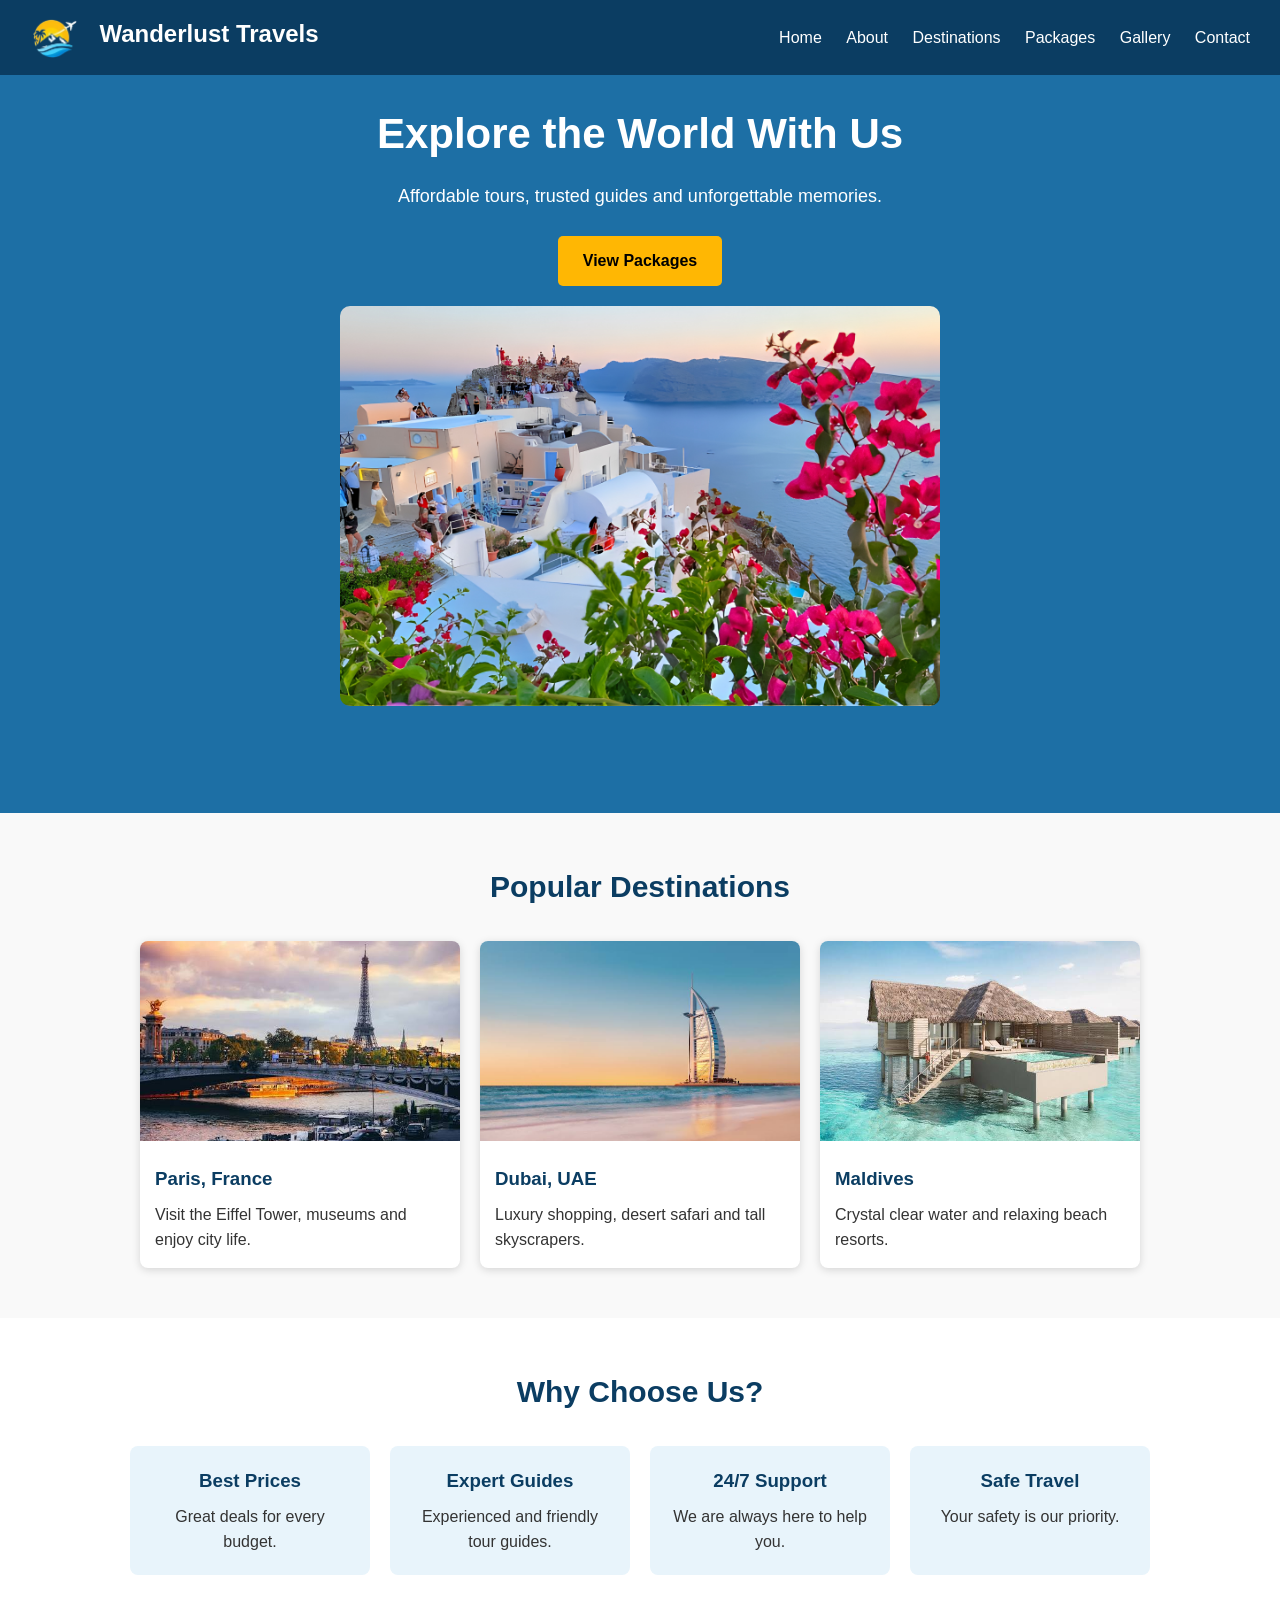
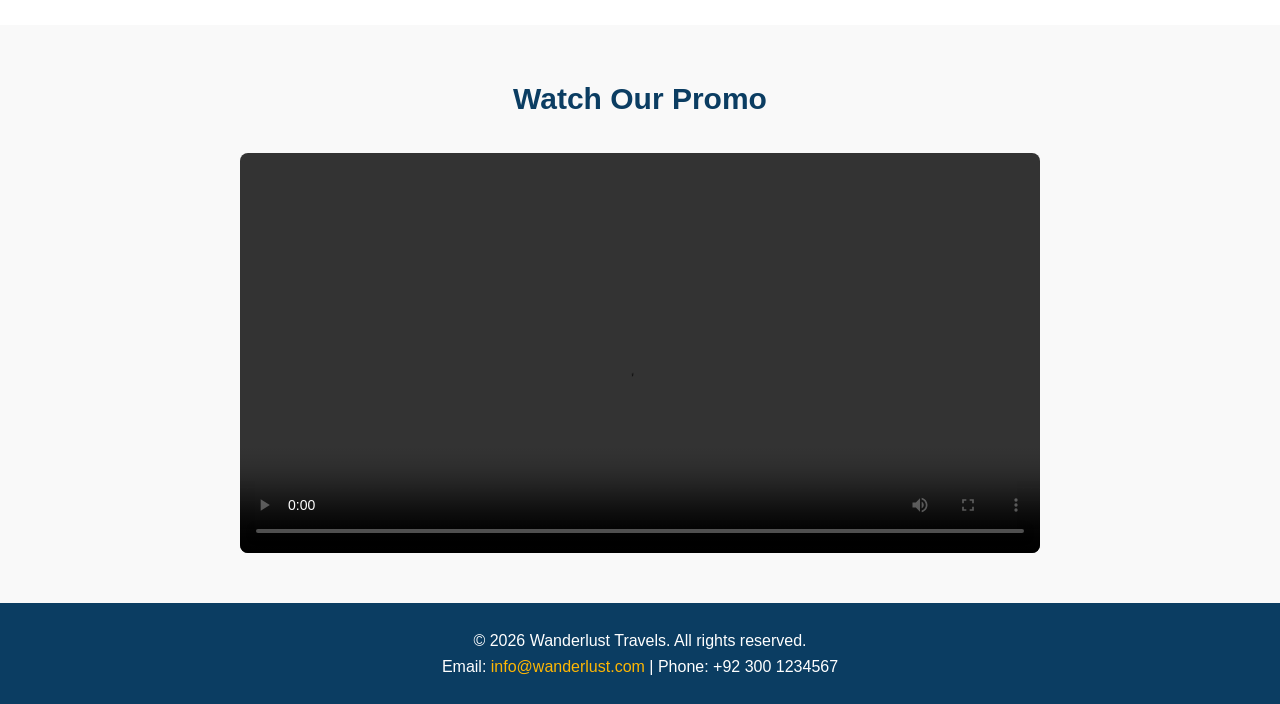
==== travel-agency/index.html @ 06d6781f "First website upload" ====
<!DOCTYPE html>
<html lang="en">
<head>
  <meta charset="UTF-8">
  <meta name="viewport" content="width=device-width, initial-scale=1.0">
  <title>Wanderlust Travels | Home</title>
  <link rel="shortcut icon" href="../images/logo.png">
  <link rel="stylesheet" href="../css/style.css">

  <style>
    .page {
      padding: 100px 20px;
    }

    .why-box {
      display: flex;
      flex-wrap: wrap;
      gap: 20px;
      justify-content: center;
    }

    .why-item {
      background-color: #e8f4fb;
      width: 240px;
      padding: 20px;
      text-align: center;
      border-radius: 8px;
    }

    .why-item h3 {
      color: #0b3d62;
      margin-bottom: 8px;
    }
  </style>
</head>
<body>

  <header style="position: fixed; width: 100%; z-index: 9999;">
    <div class="logo">
      <img src="../images/logo2.png">
      Wanderlust Travels
    </div>
    <nav>
      <a href="index.html">Home</a>
      <a href="about.html">About</a>
      <a href="destinations.html">Destinations</a>
      <a href="packages.html">Packages</a>
      <a href="gallery.html">Gallery</a>
      <a href="contact.html">Contact</a>
    </nav>
  </header>

  <div class="page">
    <h1>Explore the World With Us</h1>
    <p>Affordable tours, trusted guides and unforgettable memories.</p>
    <a href="packages.html" class="btn">View Packages</a>
    <br>
    <img src="../images/beautiful_img.jpg" alt="Beautiful travel destination">
  </div>

  <section>
    <div class="container">
      <h2>Popular Destinations</h2>
      <div class="card-box">

        <div class="card">
          <img src="../images/paris.jpg" alt="Paris">
          <div class="card-content">
            <h3>Paris, France</h3>
            <p>Visit the Eiffel Tower, museums and enjoy city life.</p>
          </div>
        </div>

        <div class="card">
          <img src="../images/dubai.jpg" alt="Dubai">
          <div class="card-content">
            <h3>Dubai, UAE</h3>
            <p>Luxury shopping, desert safari and tall skyscrapers.</p>
          </div>
        </div>

        <div class="card">
          <img src="../images/Maldives.jpg" alt="Maldives">
          <div class="card-content">
            <h3>Maldives</h3>
            <p>Crystal clear water and relaxing beach resorts.</p>
          </div>
        </div>

      </div>
    </div>
  </section>

  <section style="background-color: #ffffff;">
    <div class="container">
      <h2>Why Choose Us?</h2>
      <div class="why-box">
        <div class="why-item">
          <h3>Best Prices</h3>
          <p>Great deals for every budget.</p>
        </div>
        <div class="why-item">
          <h3>Expert Guides</h3>
          <p>Experienced and friendly tour guides.</p>
        </div>
        <div class="why-item">
          <h3>24/7 Support</h3>
          <p>We are always here to help you.</p>
        </div>
        <div class="why-item">
          <h3>Safe Travel</h3>
          <p>Your safety is our priority.</p>
        </div>
      </div>
    </div>
  </section>

  <section>
    <div class="container">
      <h2>Watch Our Promo</h2>
      <video src="../videos/promo_video.mp4" controls></video>
    </div>
  </section>

  <footer>
    <p>&copy; 2026 Wanderlust Travels. All rights reserved.</p>
    <p>Email: <a href="mailto:info@wanderlust.com">info@wanderlust.com</a> | Phone: +92 300 1234567</p>
  </footer>

</body>
</html>
---- css/style.css ----
* {
  margin: 0;
  padding: 0;
  box-sizing: border-box;
}

body {
  font-family: Arial, sans-serif;
  line-height: 1.6;
  color: #333;
  background-color: #f9f9f9;
}

img {
  max-width: 100%;
}

a {
  text-decoration: none;
}

header {
  background-color: #0b3d62;
  padding: 15px 30px;
  display: flex;
  justify-content: space-between;
  align-items: center;
  flex-wrap: wrap;
}

.logo {
  display: flex;
  align-items: left;
  color: white;
  font-size: 24px;
  font-weight: bold;
}

.logo img {
  height: 45px;
  margin-right: 20px;
}

nav a {
  color: white;
  margin-left: 20px;
  font-size: 16px;
}

nav a:hover {
  color: #ffb703;
}

.page {
  background-color: #1d6fa5;
  color: white;
  text-align: center;
  padding: 80px 20px;
}

.page h1 {
  font-size: 42px;
  margin-bottom: 15px;
}

.page p {
  font-size: 18px;
  margin-bottom: 25px;
}

.page img {
  margin-top: 20px;
  border-radius: 10px;
  max-height: 400px;
}

.btn {
  display: inline-block;
  background-color: #ffb703;
  color: #000;
  padding: 12px 25px;
  border-radius: 5px;
  font-weight: bold;
}

.btn:hover {
  background-color: #fb8500;
}

section {
  padding: 50px 30px;
}

section h2 {
  text-align: center;
  color: #0b3d62;
  margin-bottom: 30px;
  font-size: 30px;
}

.container {
  max-width: 1100px;
  margin: auto;
}

.card-box {
  display: flex;
  flex-wrap: wrap;
  gap: 20px;
  justify-content: center;
}

.card {
  background-color: white;
  width: 320px;
  border-radius: 8px;
  box-shadow: 0 2px 8px rgba(0, 0, 0, 0.15);
  overflow: hidden;
}

.card img {
  width: 100%;
  height: 200px;
  object-fit: cover;
}

.card-content {
  padding: 15px;
}

.card-content h3 {
  color: #0b3d62;
  margin-bottom: 8px;
}

.price {
  color: #d62828;
  font-weight: bold;
  font-size: 18px;
  margin: 8px 0;
}

video {
  width: 100%;
  max-width: 800px;
  display: block;
  margin: auto;
  border-radius: 8px;
}

form {
  max-width: 600px;
  margin: auto;
  background-color: white;
  padding: 25px;
  border-radius: 8px;
  box-shadow: 0 2px 8px rgba(0, 0, 0, 0.15);
}

form label {
  display: block;
  margin-top: 12px;
  font-weight: bold;
}

form input,
form select,
form textarea {
  width: 100%;
  padding: 10px;
  margin-top: 5px;
  border: 1px solid #ccc;
  border-radius: 5px;
}

form button {
  margin-top: 20px;
  background-color: #0b3d62;
  color: white;
  border: none;
  padding: 12px 25px;
  border-radius: 5px;
  cursor: pointer;
  font-size: 16px;
}

form button:hover {
  background-color: #1d6fa5;
}

table {
  width: 100%;
  border-collapse: collapse;
  background-color: white;
}

th, td {
  border: 1px solid #ddd;
  padding: 12px;
  text-align: center;
}

th {
  background-color: #0b3d62;
  color: white;
}

footer {
  background-color: #0b3d62;
  color: white;
  text-align: center;
  padding: 25px 20px;
}

footer a {
  color: #ffb703;
}

.card:hover{
  transform: translateY(-10px);
  box-shadow: 0 10px 25px rgba(0, 0, 0, 0.2);
}

@media (max-width: 700px) {
  header {
    flex-direction: column;
  }

  nav {
    margin-top: 10px;
  }

  nav a {
    margin: 0 8px;
  }

  .page h1 {
    font-size: 30px;
  }
}
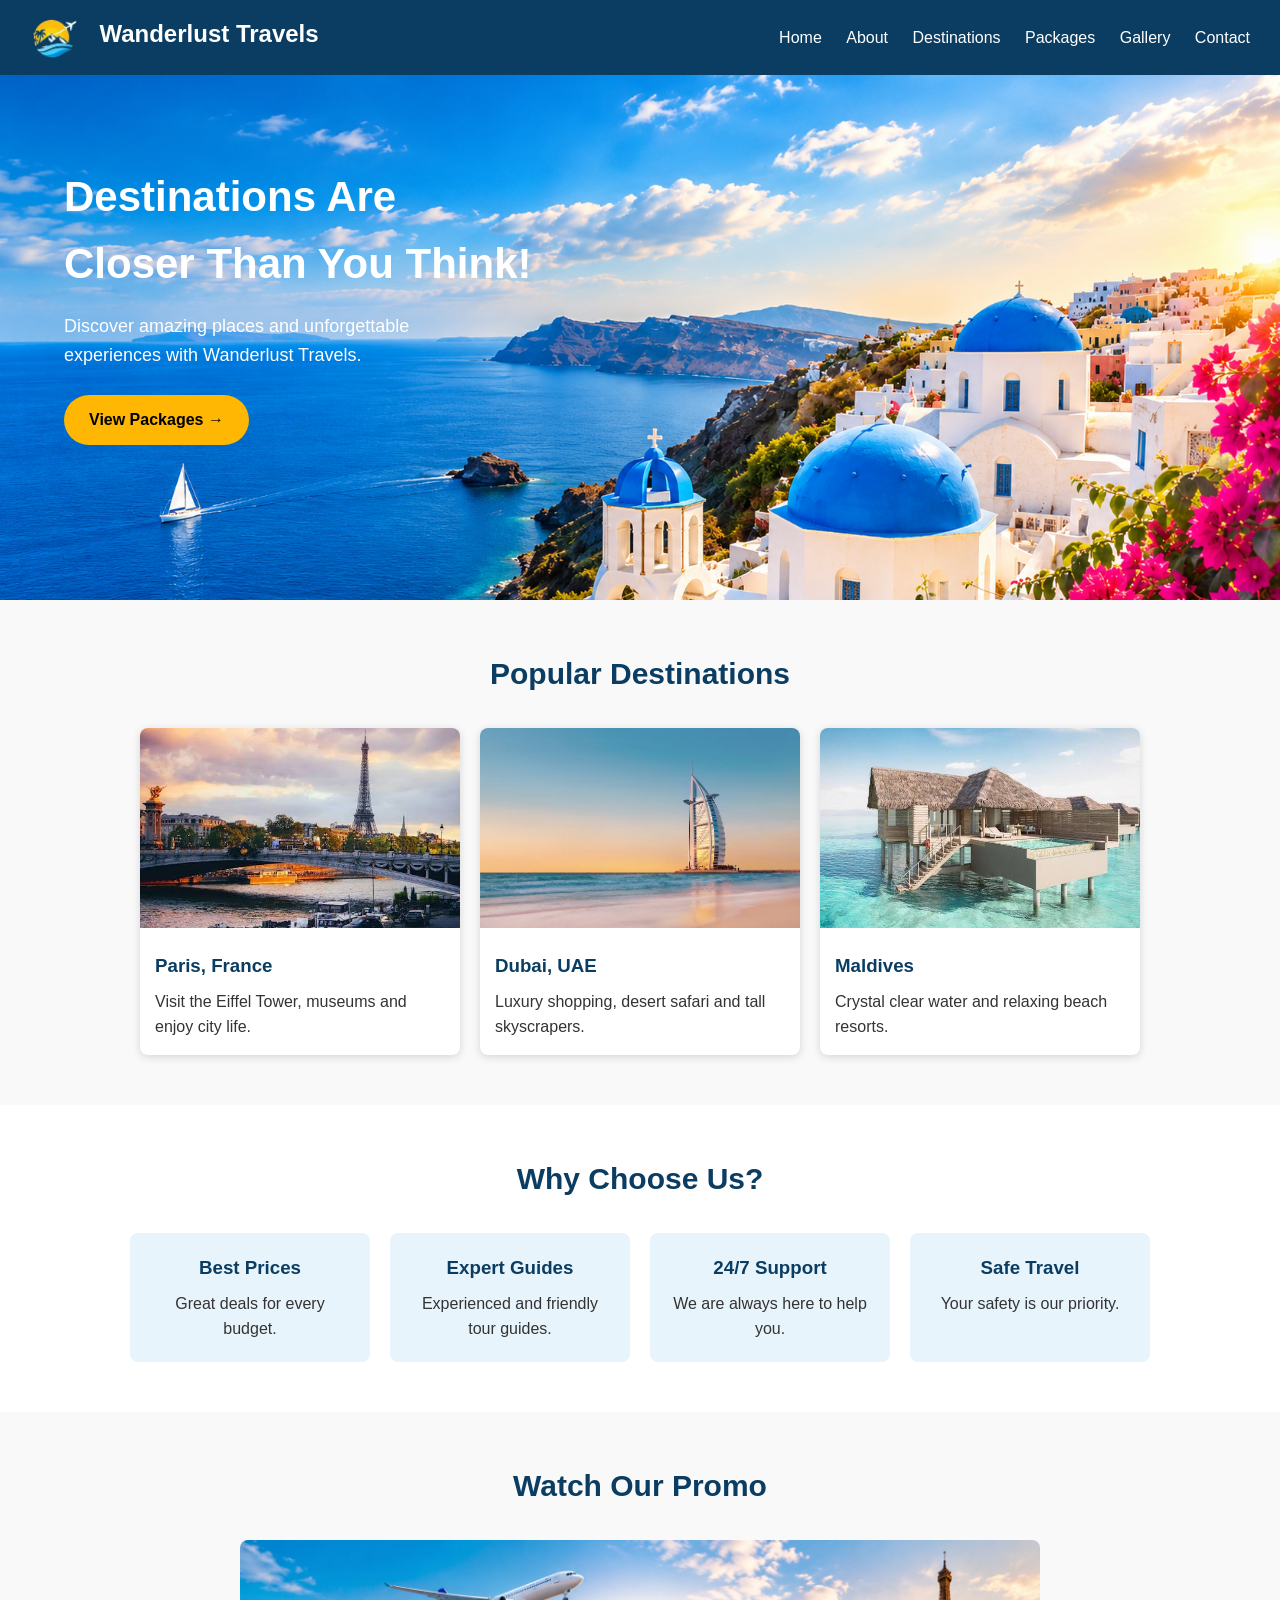
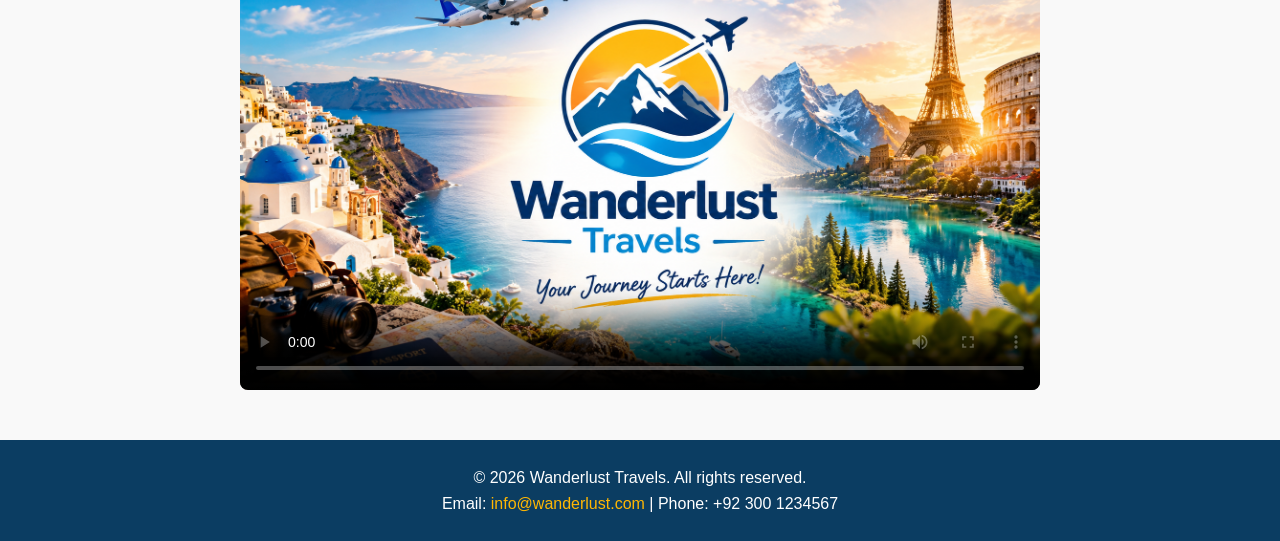
==== commit 9fccfdb5: "updated my site" ====
--- a/travel-agency/index.html
+++ b/travel-agency/index.html
@@ -9,7 +9,13 @@
 
   <style>
     .page {
-      padding: 100px 20px;
+      width: 100%;
+      height: 600px;
+      text-align: left;
+      background-image: url(../images/bg-image.png);
+      background-size: cover;
+      background-repeat: no-repeat;
+      padding: 163px 64px;
     }
 
     .why-box {
@@ -51,11 +57,9 @@
   </header>
 
   <div class="page">
-    <h1>Explore the World With Us</h1>
-    <p>Affordable tours, trusted guides and unforgettable memories.</p>
-    <a href="packages.html" class="btn">View Packages</a>
-    <br>
-    <img src="../images/beautiful_img.jpg" alt="Beautiful travel destination">
+    <h1>Destinations Are <br>Closer Than You Think!</h1>
+    <p>Discover amazing places and unforgettable <br> experiences with Wanderlust Travels.</p>
+    <a href="packages.html" class="btn" style="border-radius: 40px;">View Packages  &rarr;</a>
   </div>
 
   <section>
@@ -118,7 +122,7 @@
   <section>
     <div class="container">
       <h2>Watch Our Promo</h2>
-      <video src="../videos/promo_video.mp4" controls></video>
+      <video src="../videos/promo_video.mp4" controls poster="../images/wanderlust_travels.png"></video>
     </div>
   </section>
 
--- a/css/style.css
+++ b/css/style.css
@@ -66,12 +66,6 @@
 .page p {
   font-size: 18px;
   margin-bottom: 25px;
-}
-
-.page img {
-  margin-top: 20px;
-  border-radius: 10px;
-  max-height: 400px;
 }
 
 .btn {
@@ -116,6 +110,11 @@
   border-radius: 8px;
   box-shadow: 0 2px 8px rgba(0, 0, 0, 0.15);
   overflow: hidden;
+}
+
+.card:hover{
+  transform: translateY(-10px);
+  box-shadow: 0 10px 25px rgba(0, 0, 0, 0.2);
 }
 
 .card img {
@@ -216,11 +215,6 @@
   color: #ffb703;
 }
 
-.card:hover{
-  transform: translateY(-10px);
-  box-shadow: 0 10px 25px rgba(0, 0, 0, 0.2);
-}
-
 @media (max-width: 700px) {
   header {
     flex-direction: column;
